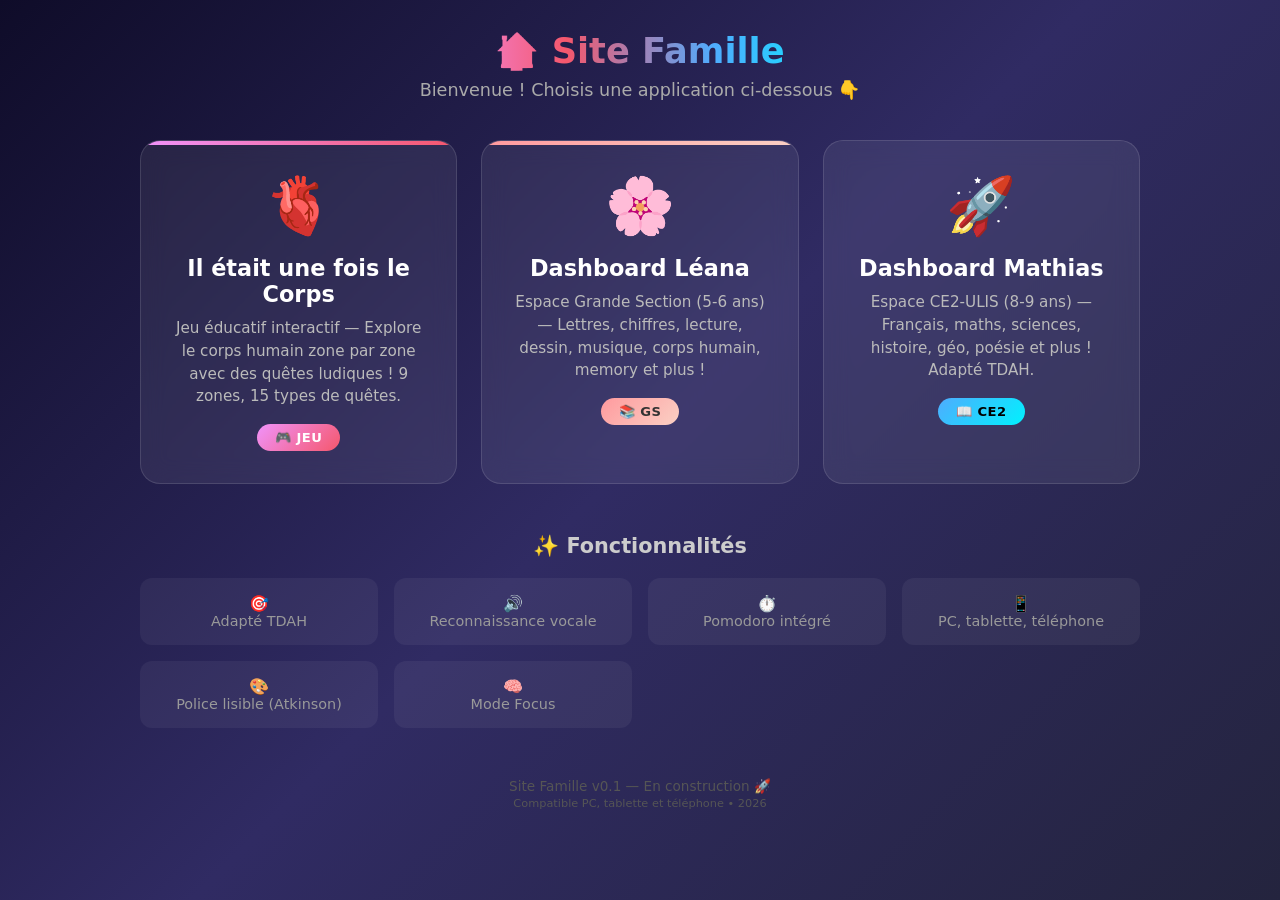
==== index.html @ 432d25bf "🚀 Site Famille v0.1 — Jeu Corps Humain + Dashboards Léana & Mathias" ====
<!DOCTYPE html>
<html lang="fr">
<head>
<meta charset="UTF-8">
<meta name="viewport" content="width=device-width, initial-scale=1.0">
<title>🏠 Site Famille — Accueil</title>
<style>
* { margin: 0; padding: 0; box-sizing: border-box; }
body {
  font-family: 'Segoe UI', system-ui, -apple-system, sans-serif;
  background: linear-gradient(135deg, #0f0c29 0%, #302b63 50%, #24243e 100%);
  min-height: 100vh;
  display: flex;
  flex-direction: column;
  align-items: center;
  padding: 30px 20px;
  color: #fff;
}

.header {
  text-align: center;
  margin-bottom: 40px;
}
.header h1 {
  font-size: 2.2em;
  margin-bottom: 8px;
  background: linear-gradient(90deg, #f093fb, #f5576c, #4facfe, #00f2fe);
  -webkit-background-clip: text;
  -webkit-text-fill-color: transparent;
  background-clip: text;
}
.header p {
  color: #aaa;
  font-size: 1.1em;
}

.cards {
  display: grid;
  grid-template-columns: repeat(auto-fit, minmax(300px, 1fr));
  gap: 24px;
  width: 100%;
  max-width: 1000px;
}

.card {
  background: rgba(255,255,255,0.07);
  border: 1px solid rgba(255,255,255,0.12);
  border-radius: 20px;
  padding: 32px 28px;
  text-decoration: none;
  color: #fff;
  transition: all 0.35s ease;
  backdrop-filter: blur(12px);
  display: flex;
  flex-direction: column;
  align-items: center;
  text-align: center;
  position: relative;
  overflow: hidden;
}
.card::before {
  content: '';
  position: absolute;
  top: 0; left: 0; right: 0;
  height: 4px;
  border-radius: 20px 20px 0 0;
}
.card-game::before { background: linear-gradient(90deg, #f093fb, #f5576c); }
.card-leana::before { background: linear-gradient(90deg, #ff9a9e, #fad0c4); }
-card-mathias::before { background: linear-gradient(90deg, #4facfe, #00f2fe); }

.card:hover {
  transform: translateY(-6px) scale(1.02);
  background: rgba(255,255,255,0.14);
  box-shadow: 0 16px 48px rgba(0,0,0,0.5);
}

.card .icon { font-size: 3.5em; margin-bottom: 16px; }
.card h2 { font-size: 1.4em; margin-bottom: 10px; font-weight: 700; }
.card p { color: #bbb; font-size: 0.95em; line-height: 1.5; margin-bottom: 16px; }

.badge {
  display: inline-block;
  padding: 6px 18px;
  border-radius: 24px;
  font-size: 0.82em;
  font-weight: 700;
  letter-spacing: 0.5px;
  text-transform: uppercase;
}
.badge-game { background: linear-gradient(135deg, #f093fb, #f5576c); color: #fff; }
.badge-gs { background: linear-gradient(135deg, #ff9a9e, #fad0c4); color: #333; }
.badge-ce2 { background: linear-gradient(135deg, #4facfe, #00f2fe); color: #000; }

.features {
  margin-top: 50px;
  width: 100%;
  max-width: 1000px;
}
.features h3 {
  text-align: center;
  font-size: 1.3em;
  margin-bottom: 20px;
  color: #ccc;
}
.features-grid {
  display: grid;
  grid-template-columns: repeat(auto-fit, minmax(200px, 1fr));
  gap: 16px;
}
.feature {
  background: rgba(255,255,255,0.05);
  border-radius: 12px;
  padding: 16px;
  text-align: center;
}
.feature .f-icon { font-size: 2em; margin-bottom: 8px; }
.feature .f-text { color: #999; font-size: 0.9em; }

footer {
  margin-top: 50px;
  color: #555;
  font-size: 0.85em;
  text-align: center;
}
</style>
</head>
<body>

<div class="header">
  <h1>🏠 Site Famille</h1>
  <p>Bienvenue ! Choisis une application ci-dessous 👇</p>
</div>

<div class="cards">

  <a href="jeu_corps_humain.html" class="card card-game">
    <div class="icon">🫀</div>
    <h2>Il était une fois le Corps</h2>
    <p>Jeu éducatif interactif — Explore le corps humain zone par zone avec des quêtes ludiques ! 9 zones, 15 types de quêtes.</p>
    <span class="badge badge-game">🎮 JEU</span>
  </a>

  <a href="dashboard_leana.html" class="card card-leana">
    <div class="icon">🌸</div>
    <h2>Dashboard Léana</h2>
    <p>Espace Grande Section (5-6 ans) — Lettres, chiffres, lecture, dessin, musique, corps humain, memory et plus !</p>
    <span class="badge badge-gs">📚 GS</span>
  </a>

  <a href="dashboard_mathias.html" class="card card-mathias">
    <div class="icon">🚀</div>
    <h2>Dashboard Mathias</h2>
    <p>Espace CE2-ULIS (8-9 ans) — Français, maths, sciences, histoire, géo, poésie et plus ! Adapté TDAH.</p>
    <span class="badge badge-ce2">📖 CE2</span>
  </a>

</div>

<div class="features">
  <h3>✨ Fonctionnalités</h3>
  <div class="features-grid">
    <div class="feature"><div class="icon">🎯</div><div class="f-text">Adapté TDAH</div></div>
    <div class="feature"><div class="icon">🔊</div><div class="f-text">Reconnaissance vocale</div></div>
    <div class="feature"><div class="icon">⏱️</div><div class="f-text">Pomodoro intégré</div></div>
    <div class="feature"><div class="icon">📱</div><div class="f-text">PC, tablette, téléphone</div></div>
    <div class="feature"><div class="icon">🎨</div><div class="f-text">Police lisible (Atkinson)</div></div>
    <div class="feature"><div class="icon">🧠</div><div class="f-text">Mode Focus</div></div>
  </div>
</div>

<footer>
  Site Famille v0.1 — En construction 🚀<br>
  <small>Compatible PC, tablette et téléphone • 2026</small>
</footer>

</body>
</html>
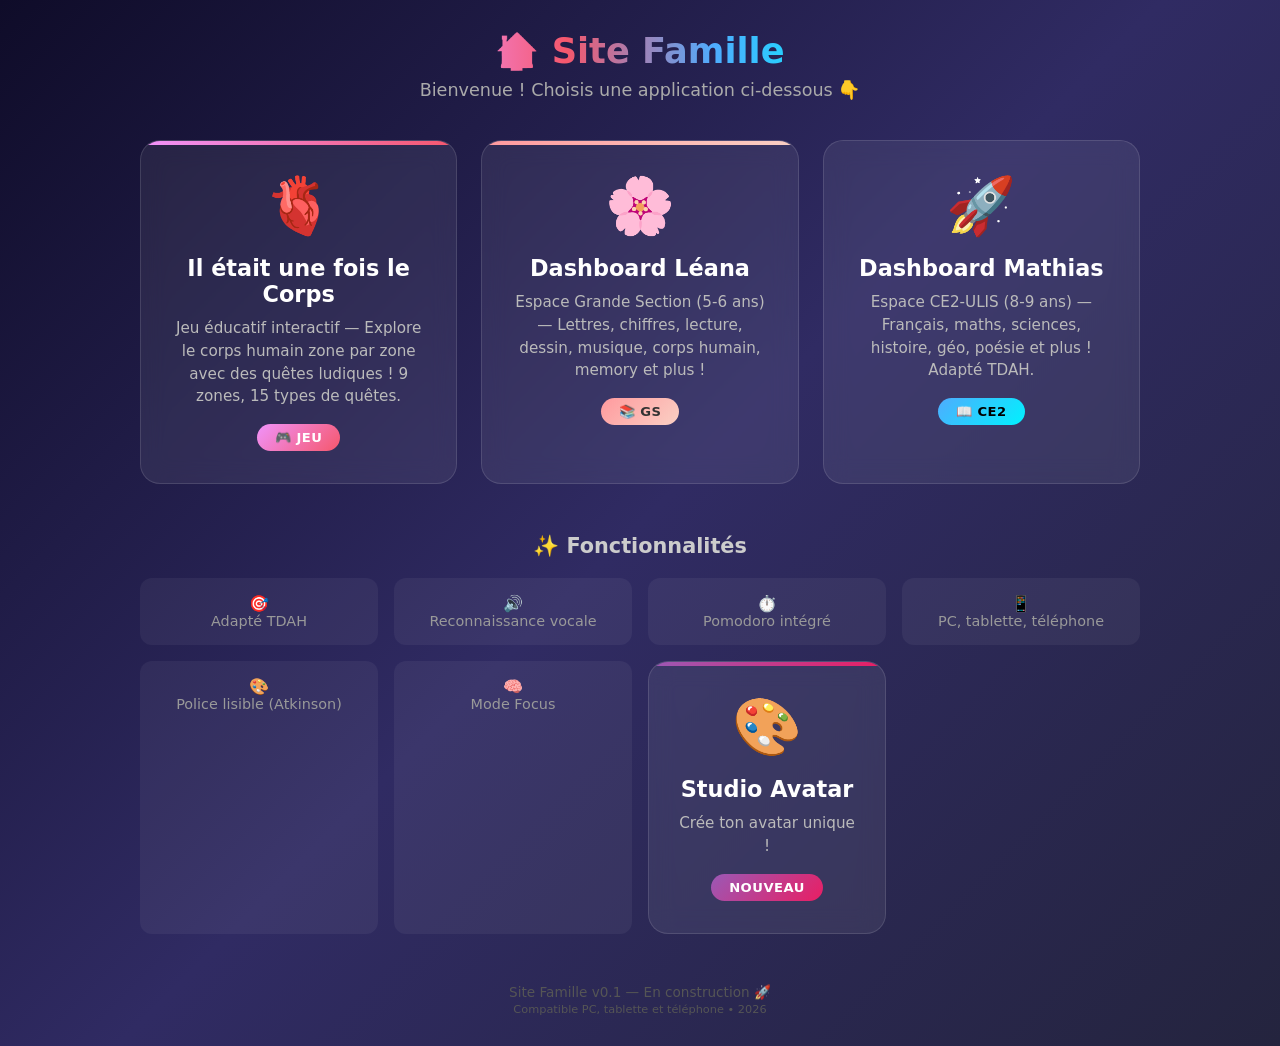
==== commit f7ea379d: "🎨 Lien Studio Avatar dans index" ====
--- a/index.html
+++ b/index.html
@@ -90,7 +90,7 @@
 }
 .badge-game { background: linear-gradient(135deg, #f093fb, #f5576c); color: #fff; }
 .badge-gs { background: linear-gradient(135deg, #ff9a9e, #fad0c4); color: #333; }
-.badge-ce2 { background: linear-gradient(135deg, #4facfe, #00f2fe); color: #000; }
+.card-avatar::before{background:linear-gradient(90deg,#9b59b6,#e91e63)}.badge-avatar{background:linear-gradient(135deg,#9b59b6,#e91e63);color:#fff}.badge-ce2 { background: linear-gradient(135deg, #4facfe, #00f2fe); color: #000; }
 
 .features {
   margin-top: 50px;
@@ -166,7 +166,14 @@
     <div class="feature"><div class="icon">📱</div><div class="f-text">PC, tablette, téléphone</div></div>
     <div class="feature"><div class="icon">🎨</div><div class="f-text">Police lisible (Atkinson)</div></div>
     <div class="feature"><div class="icon">🧠</div><div class="f-text">Mode Focus</div></div>
-  </div>
+  
+  <a href="studio_avatar.html" class="card card-avatar">
+    <div class="icon">&#127912;</div>
+    <h2>Studio Avatar</h2>
+    <p>Cr&eacute;e ton avatar unique !</p>
+    <span class="badge badge-avatar">NOUVEAU</span>
+  </a>
+</div>
 </div>
 
 <footer>
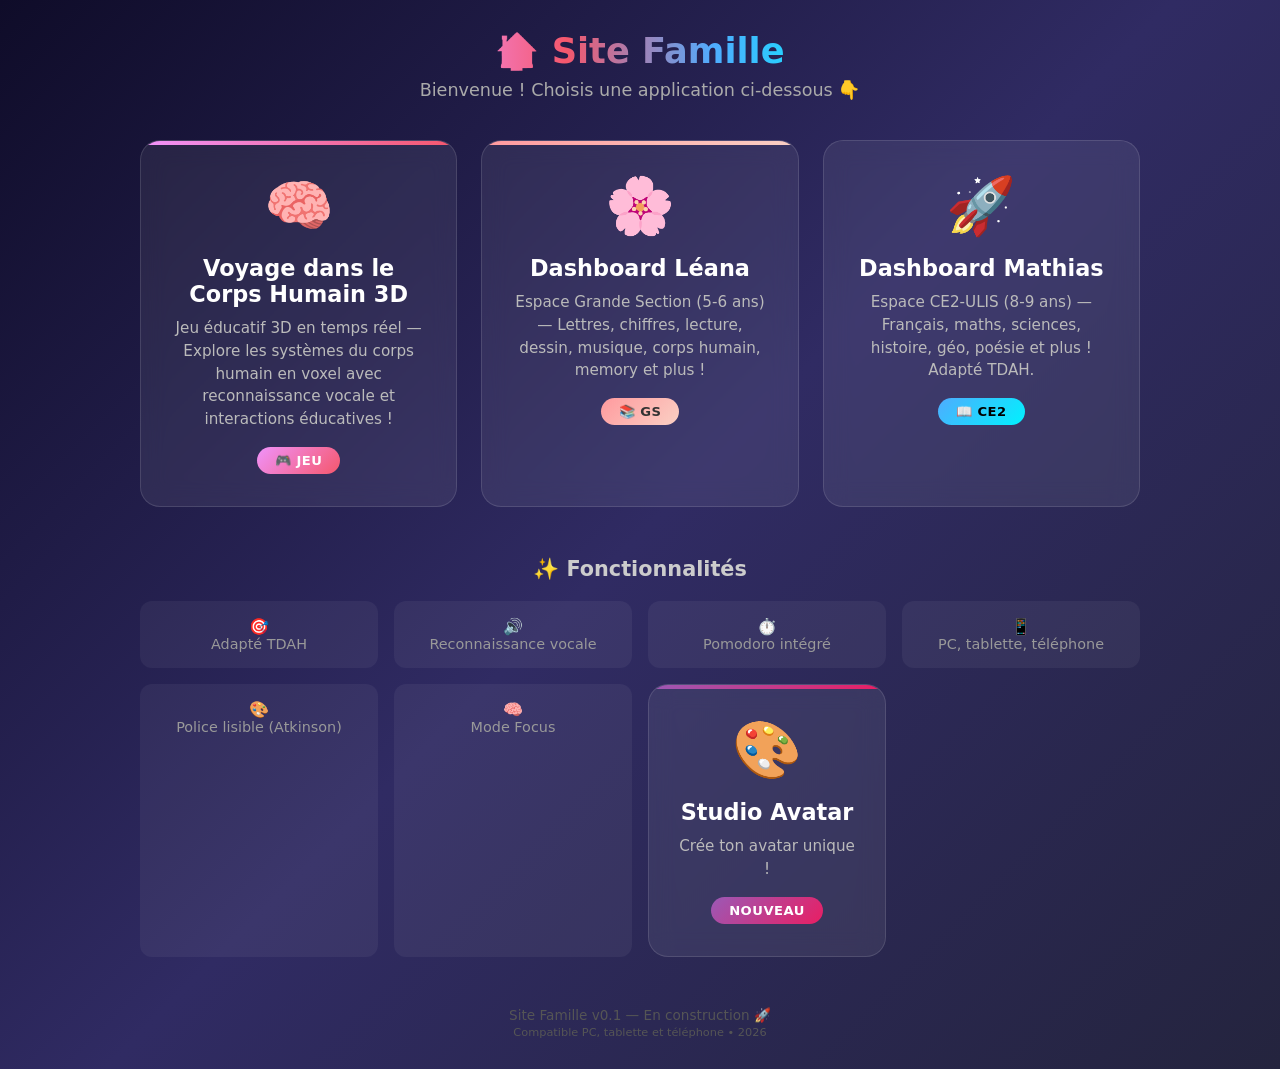
==== commit 09909b64: "Add educational 3D body exploration game with voice interaction (Minecraft-style)" ====
--- a/index.html
+++ b/index.html
@@ -134,10 +134,10 @@
 
 <div class="cards">
 
-  <a href="jeu_corps_humain.html" class="card card-game">
-    <div class="icon">🫀</div>
-    <h2>Il était une fois le Corps</h2>
-    <p>Jeu éducatif interactif — Explore le corps humain zone par zone avec des quêtes ludiques ! 9 zones, 15 types de quêtes.</p>
+  <a href="jeux/corps_humain_3d/index.html" class="card card-game">
+    <div class="icon">🧠</div>
+    <h2>Voyage dans le Corps Humain 3D</h2>
+    <p>Jeu éducatif 3D en temps réel — Explore les systèmes du corps humain en voxel avec reconnaissance vocale et interactions éducatives !</p>
     <span class="badge badge-game">🎮 JEU</span>
   </a>
 
